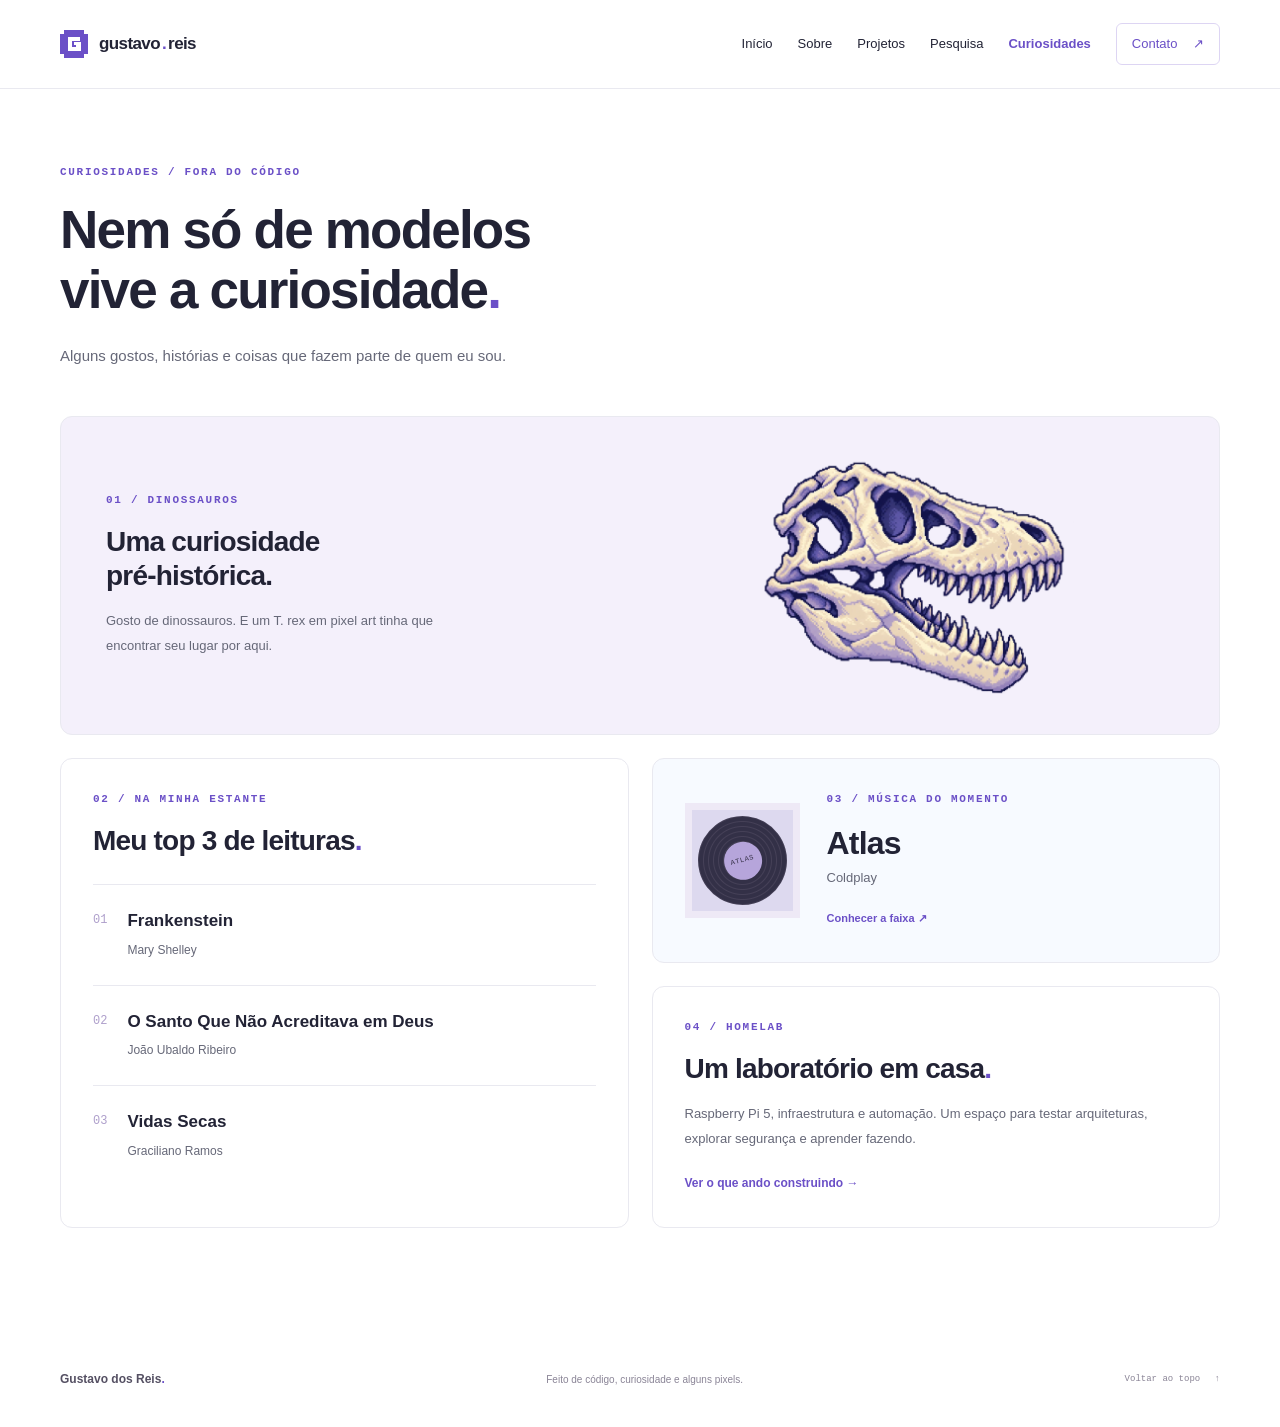
==== curiosidades.html @ e1d74f13 "v1 site portfolio" ====
<!doctype html>
<html lang="pt-BR">
<head>
  <meta charset="utf-8">
  <meta name="viewport" content="width=device-width, initial-scale=1">
  <meta name="theme-color" content="#ffffff">
  <meta name="description" content="Gustavo dos Reis — engenharia de IA, ciência de dados e pesquisa. Projetos em LLMs, RAG, agentes de IA, machine learning e áudio.">
  <meta property="og:type" content="website">
  <meta property="og:title" content="Curiosidades · Gustavo dos Reis">
  <meta property="og:description" content="Um laboratório de ideias, código e inteligência artificial aplicada a problemas reais.">
  <title>Curiosidades · Gustavo dos Reis</title>
  <link rel="icon" href="./assets/favicon.svg" type="image/svg+xml">
  <link rel="stylesheet" href="./styles.css">
  <script src="./content.js" defer></script>
  <script src="./script.js" defer></script>
</head>
<body id="top" class="page-curiosidades"><a class="skip-link" href="#conteudo">Pular para o conteúdo</a><header class="site-header">
    <div class="container header-inner">
      <a class="wordmark" href="./index.html" aria-label="Gustavo dos Reis, início"><svg class="brand-mark" width="28" height="28" viewBox="0 0 28 28" aria-hidden="true"><path fill="currentColor" d="M4 0h20v4h4v20h-4v4H4v-4H0V4h4z"/><path fill="white" d="M8 7h12v4h-8v6h4v-2h-2v-3h7v9H8z"/></svg><span>gustavo<span class="wordmark-dot">.</span>reis</span></a>
      <button class="menu-toggle" type="button" aria-expanded="false" aria-controls="main-nav"><span>Menu</span><svg width="18" height="18" viewBox="0 0 18 18" fill="none" aria-hidden="true"><path d="M2 5h14M2 9h14M2 13h14" stroke="currentColor" stroke-width="1.5"/></svg></button>
      <nav id="main-nav" aria-label="Navegação principal"><a href="./index.html">Início</a><a href="./sobre.html">Sobre</a><a href="./projetos.html">Projetos</a><a href="./pesquisa.html">Pesquisa</a><a href="./curiosidades.html" aria-current="page">Curiosidades</a><a class="nav-contact" href="./contato.html">Contato <span aria-hidden="true">↗</span></a></nav>
    </div>
  </header><main id="conteudo"><section class="section container curiosities-page" aria-labelledby="curiosities-title"><div class="page-heading"><p class="eyebrow">CURIOSIDADES / FORA DO CÓDIGO</p><h1 id="curiosities-title">Nem só de modelos<br>vive a curiosidade<span class="accent">.</span></h1><p>Alguns gostos, histórias e coisas que fazem parte de quem eu sou.</p></div><div class="personal-grid"><article class="dino-card"><div><p class="eyebrow">01 / DINOSSAUROS</p><h2>Uma curiosidade<br>pré-histórica.</h2><p>Gosto de dinossauros. E um T. rex em pixel art tinha que encontrar seu lugar por aqui.</p></div><img src="./assets/trex-skull.webp" alt="Caveira de um T. rex de perfil em pixel art, com ossos claros e contornos roxos." width="1536" height="1024" loading="lazy"></article><article class="reading-card"><p class="eyebrow">02 / NA MINHA ESTANTE</p><h2>Meu top 3 de leituras<span class="accent">.</span></h2><ol class="book-list"><li><span class="book-rank">01</span><div><h3>Frankenstein</h3><p>Mary Shelley</p></div></li><li><span class="book-rank">02</span><div><h3>O Santo Que Não Acreditava em Deus</h3><p>João Ubaldo Ribeiro</p></div></li><li><span class="book-rank">03</span><div><h3>Vidas Secas</h3><p>Graciliano Ramos</p></div></li></ol></article><article class="music-card"><div class="record-art" aria-hidden="true"><div class="record-disc"><span>ATLAS</span></div></div><div><p class="eyebrow">03 / MÚSICA DO MOMENTO</p><h2>Atlas</h2><p class="music-artist">Coldplay</p><a class="inline-link" href="https://www.youtube.com/watch?v=Lh3TokLzzmw" target="_blank" rel="noopener noreferrer">Conhecer a faixa ↗<span class="sr-only"> (abre em nova aba)</span></a></div></article><article class="homelab-card"><p class="eyebrow">04 / HOMELAB</p><h2>Um laboratório em casa<span class="accent">.</span></h2><p>Raspberry Pi 5, infraestrutura e automação. Um espaço para testar arquiteturas, explorar segurança e aprender fazendo.</p><a class="inline-link" href="./projetos.html">Ver o que ando construindo →</a></article></div></section></main><footer class="container footer"><a class="footer-name" href="./index.html">Gustavo dos Reis<span class="accent">.</span></a><p>Feito de código, curiosidade e alguns pixels.</p><a href="#top">Voltar ao topo <span aria-hidden="true">↑</span></a></footer></body></html>
---- styles.css ----
/* White canvas, blue/violet accents, pixel details. No remote dependencies. */
:root{--ink:#222335;--muted:#666878;--purple:#6b50c7;--purple-dark:#5539ae;--blue:#4e73bd;--line:#e9e9f0;--soft:#faf9fd;--mono:ui-monospace,SFMono-Regular,Consolas,"Liberation Mono",monospace;--sans:Inter,"Segoe UI",Arial,sans-serif;--radius:12px}
*{box-sizing:border-box}html{scroll-behavior:smooth;scroll-padding-top:100px}body{margin:0;background:#fff;color:var(--ink);font-family:var(--sans);font-size:16px;line-height:1.7;-webkit-font-smoothing:antialiased}a{color:inherit;text-decoration:none}button{font:inherit;color:inherit;cursor:pointer}button,a{-webkit-tap-highlight-color:transparent}button{background:none}img,svg{display:block;max-width:100%}h1,h2,h3,p,figure{margin:0}h1,h2,h3{line-height:1.15}button:focus-visible,a:focus-visible{outline:3px solid #a895eb;outline-offset:5px;border-radius:3px}::selection{background:#e7defc;color:#34295b}[hidden]{display:none!important}.container{width:min(1160px,calc(100% - 80px));margin-inline:auto}.section{padding-block:104px}.accent{color:var(--purple)}.eyebrow{font-family:var(--mono);font-size:11px;font-weight:600;letter-spacing:1.7px;line-height:1.6;color:var(--purple)}.section-intro h2,.section-heading h2,.stack h2{font-size:clamp(27px,3.1vw,39px);font-weight:650;letter-spacing:-1.3px;margin-top:18px}.section-lead{margin-top:22px;color:var(--muted);max-width:290px;font-size:15px}.sr-only{position:absolute;width:1px;height:1px;padding:0;margin:-1px;overflow:hidden;clip:rect(0,0,0,0);white-space:nowrap;border:0}.skip-link{position:fixed;top:-100px;left:16px;background:var(--purple);color:white;padding:12px;z-index:100}.skip-link:focus{top:12px}
.site-header{background:#ffffffed;border-bottom:1px solid var(--line);position:sticky;top:0;z-index:20;backdrop-filter:blur(14px)}.header-inner{height:88px;display:flex;justify-content:space-between;align-items:center}.wordmark{display:inline-flex;gap:11px;align-items:center;font-size:17px;letter-spacing:-.6px;font-weight:650}.brand-mark{color:var(--purple)}.wordmark-dot{color:var(--purple);padding:0 2px}#main-nav{display:flex;gap:34px;align-items:center;font-size:13px}#main-nav a{transition:color .2s}#main-nav a:hover{color:var(--purple)}#main-nav .nav-contact{border:1px solid #ddd5f3;border-radius:6px;padding:9px 15px;color:var(--purple)}.nav-contact span{margin-left:12px}.menu-toggle{display:none}
.hero{display:grid;grid-template-columns:1.05fr 1fr;align-items:center;gap:22px;padding-top:83px;padding-bottom:86px;min-height:650px}.hero .eyebrow{font-size:10px;letter-spacing:1.3px;display:flex;gap:9px;align-items:center}.pixel-plus{font-size:19px;line-height:1}.hero h1{font-size:clamp(60px,6.4vw,85px);font-weight:700;letter-spacing:-5px;line-height:1.04;margin-top:27px}.hero h1>span{color:var(--purple)}.name-dot{color:#8c9fce}.hero-role{font-family:var(--mono);font-size:11px;line-height:1.9;margin-top:24px;color:#45475d}.hero-role>span{padding-inline:5px;color:#aaa2c0}.hero-intro{max-width:450px;margin-top:21px;color:var(--muted);font-size:15px;line-height:1.85}.hero-intro strong{font-weight:550;color:#39394d}.hero-actions{display:flex;align-items:center;flex-wrap:wrap;gap:13px;margin-top:29px}.button{display:inline-flex;align-items:center;justify-content:center;gap:17px;font-size:12px;font-weight:600;min-height:45px;padding:11px 19px;border:1px solid transparent;border-radius:6px;transition:background .2s,transform .2s}.button:hover{transform:translateY(-2px)}.button-primary{background:var(--purple);color:#fff;box-shadow:0 4px 9px #6549bb15}.button-primary:hover{background:var(--purple-dark)}.button-text{padding-inline:13px}.button-text:hover{color:var(--purple);background:var(--soft)}.button-secondary{border-color:#dcd4ee;color:var(--purple)}.hero-footnote{font-family:var(--mono);font-size:10px;letter-spacing:.1px;color:#77768b;display:flex;align-items:center;gap:8px;margin-top:30px}.small-pixel{display:inline-block;width:6px;height:6px;background:#9c86d9;box-shadow:3px -3px #e0d7f4}
.lab-figure{min-width:0;align-self:center;position:relative;margin-top:30px}.lab-topline{display:flex;justify-content:space-between;font-family:var(--mono);font-size:9px;letter-spacing:1px;color:#7b7593;padding:0 18px}.lab-topline>span:last-child{display:flex;align-items:center;gap:6px;letter-spacing:.2px}.status-dot{width:5px;height:5px;display:inline-block;background:#8e80b2}.lab-image-wrap{position:relative;padding:15px 0 9px;background-image:radial-gradient(#c9bce550 .8px,transparent .8px);background-size:17px 17px}.lab-image{width:100%;height:auto;mix-blend-mode:multiply;image-rendering:auto}.lab-label{position:absolute;font-family:var(--mono);font-size:9px;color:#8a7fa4;white-space:nowrap;background:#fff;padding:3px 7px}.label-code{top:31px;left:16px;transform:rotate(-4deg)}.label-pi{bottom:21px;right:0;transform:rotate(-3deg)}.lab-figure figcaption{border-top:1px solid var(--line);padding:14px 0;display:flex;align-items:center;gap:9px;font-size:10px;color:#8a8597}.figure-number{font-family:var(--mono);color:var(--purple);flex-shrink:0}.lab-info{margin-left:auto;border:1px solid #ddd4ed;width:25px;height:25px;line-height:1;font-size:16px;flex-shrink:0;color:var(--purple)}.lab-note{padding:14px;background:var(--soft);border-radius:5px;font-size:12px;color:var(--muted)}
.specialties-band{border-block:1px solid var(--line)}.specialties{display:flex;justify-content:space-between;align-items:center;gap:22px;padding-block:21px;color:#78748a;font-family:var(--mono);font-size:11px;letter-spacing:.2px}.specialties b{font-size:14px;color:#b9aed5;font-weight:400}.about{display:grid;grid-template-columns:.85fr 1fr;gap:110px}.about-copy{font-size:15px;color:var(--muted);padding-top:4px}.about-copy p+p{margin-top:18px}.about-copy strong{color:#39394d;font-weight:550}.about-tags{display:flex;flex-wrap:wrap;gap:8px;margin-top:23px}.about-tags span{font-family:var(--mono);font-size:10px;border:1px solid var(--line);border-radius:4px;padding:4px 9px;color:#777087}
.projects-section{background:var(--soft);border-block:1px solid #efedf5}.section-heading{display:flex;justify-content:space-between;gap:35px;align-items:flex-end}.section-heading>p{font-size:13px;color:var(--muted);line-height:1.8}.project-toolbar{display:flex;justify-content:space-between;gap:16px;align-items:center;margin-top:35px;margin-bottom:27px}.filters{display:flex;flex-wrap:wrap;gap:7px}.filter{border:1px solid transparent;border-radius:5px;padding:7px 13px;font-size:11px;min-height:35px;color:#7d758e}.filter:hover{background:#f0ebf9}.filter.is-active{background:#fff;border-color:#e4deee;color:var(--purple);box-shadow:0 2px 4px #51436f04}.project-count{font-family:var(--mono);font-size:10px;color:#8b8597;white-space:nowrap}.project-grid{display:grid;grid-template-columns:repeat(3,minmax(0,1fr));gap:22px}.project-card{border:1px solid #e9e5f0;border-radius:var(--radius);overflow:hidden;background:#fff;display:flex;flex-direction:column;transition:transform .2s,box-shadow .2s}.project-card:hover{transform:translateY(-4px);box-shadow:0 10px 24px #38255a0a}.project-art{height:184px;position:relative;display:flex;justify-content:center;align-items:center}.project-art svg{width:220px;height:145px;shape-rendering:crispEdges}.lavender{background:#eee9f7}.blue{background:#e9effa}.peach{background:#f5edf0}.art-corner{position:absolute;bottom:13px;left:20px;font-family:var(--mono);font-size:8px;letter-spacing:1px;color:#6e628c}.project-body{padding:25px 23px 20px;flex:1;display:flex;flex-direction:column}.project-category{font-family:var(--mono);font-size:9px;letter-spacing:1.1px;color:var(--purple)}.project-body h3{font-size:19px;letter-spacing:-.5px;margin-top:11px}.project-description{margin-top:13px;font-size:12px;line-height:1.9;color:var(--muted)}.project-tags{display:flex;flex-wrap:wrap;gap:7px;list-style:none;padding:0;margin:20px 0}.project-tags li{font-family:var(--mono);font-size:8px;color:#7d738c;padding:3px 6px;background:#f6f4fa;border-radius:3px}.project-link{display:flex;justify-content:space-between;width:100%;text-align:left;margin-top:auto;padding:15px 0 0;border:0;border-top:1px solid var(--line);font-size:11px;color:var(--purple);font-weight:600}.project-link:hover{color:var(--purple-dark)}
.research{display:grid;grid-template-columns:.85fr 1.1fr;gap:90px}.inline-link{display:inline-flex;gap:25px;align-items:center;font-size:12px;font-weight:600;color:var(--purple)}.research .inline-link{margin-top:26px}.research-list article{display:flex;gap:18px;position:relative;padding-block:25px;border-bottom:1px solid var(--line)}.research-list article:first-child{padding-top:0}.research-list article:last-child{border:0;padding-bottom:0}.research-index{font-family:var(--mono);font-size:10px;color:#a197b6;padding-top:3px}.research-category{font-family:var(--mono);font-size:9px;letter-spacing:1px;color:#9183ab;padding-right:40px}.research-list h3{font-size:17px;letter-spacing:-.4px;margin-top:10px}.research-list article div>p:last-child{font-size:12px;color:var(--muted);line-height:1.9;margin-top:10px}.research-institute{position:absolute;top:25px;right:0;font-family:var(--mono);font-size:8px;color:#79609d;border:1px solid #e2dbef;padding:1px 5px;border-radius:3px}.research-list article:first-child .research-institute{top:0}.publications{grid-column:1/-1;border-top:1px solid var(--line);padding-top:30px}.publications h3{font-size:22px}.publications ul{padding:0;list-style:none}.publications li{padding-block:15px}.publication-venue{display:block;font-size:12px;color:var(--muted)}
.curiosity-section{background:#f9faff;border-block:1px solid #eef0f8}.interest-grid{display:grid;grid-template-columns:repeat(3,minmax(0,1fr));gap:55px;margin-top:48px}.interest-grid article{position:relative;padding-top:8px}.pixel-icon{font-family:var(--mono);font-size:36px;line-height:1;color:#9784c5;display:block}.interest-number{position:absolute;top:11px;right:0;font-family:var(--mono);font-size:10px;color:#aaa0be}.interest-grid h3{font-size:17px;letter-spacing:-.5px;margin-top:23px}.interest-grid article>p:last-child{font-size:13px;color:var(--muted);line-height:1.9;margin-top:13px}.stack{padding-block:70px;display:grid;grid-template-columns:1fr 1fr;align-items:center;gap:90px}.stack h2{font-size:25px;line-height:1.4;max-width:320px;margin-top:12px}.stack-list{display:flex;flex-wrap:wrap;gap:10px;list-style:none;padding:0;margin:0}.stack-list li{padding:8px 13px;border:1px solid var(--line);border-radius:5px;font-family:var(--mono);font-size:11px;color:#656174}
.contact-section{background:#f0ecfa;border-top:1px solid #e8e1f5}.contact-inner{display:grid;grid-template-columns:1.2fr 1fr;gap:90px;padding-block:76px}.contact-inner h2{font-size:42px;font-weight:600;letter-spacing:-1.8px;margin-top:17px}.contact-inner h2 span{color:var(--purple)}.contact-inner>div>p:last-child{font-size:13px;line-height:1.9;color:#7a718d;margin-top:20px}.contact-links{align-self:center;min-width:0}.email-link{display:block;padding-bottom:22px;border-bottom:1px solid #dcd3ee}.contact-label{display:block;font-family:var(--mono);font-size:9px;letter-spacing:1px;color:#9887b2;margin-bottom:10px}.email-link>span:last-child{display:flex;justify-content:space-between;align-items:center;gap:15px;font-size:17px;font-weight:550;letter-spacing:-.5px;overflow-wrap:anywhere}.email-link b{font-weight:400;color:var(--purple)}.social-link{display:flex;justify-content:space-between;align-items:center;font-size:12px;color:#695b84;padding-block:12px;border-bottom:1px solid #dcd3ee}.social-link:hover,.email-link:hover{color:var(--purple)}.footer{display:flex;justify-content:space-between;align-items:center;gap:24px;min-height:95px;font-size:10px;color:#8a8496}.footer-name{font-size:12px;font-weight:600;color:#555063}.footer>a:last-child{font-family:var(--mono);font-size:9px}.footer>a:last-child span{margin-left:9px}
dialog{color:var(--ink);font-family:var(--sans);line-height:1.7;width:min(600px,calc(100% - 32px));max-height:85dvh;border:1px solid #e3dcef;border-radius:14px;padding:32px;box-shadow:0 25px 100px #201a3930;overflow:auto}dialog::backdrop{background:#25203866;backdrop-filter:blur(4px)}body:has(dialog[open]){overflow:hidden}.dialog-top{display:flex;justify-content:space-between;align-items:center;margin-bottom:23px;gap:15px}.dialog-top .eyebrow{font-size:9px}.dialog-close{border:1px solid var(--line);border-radius:5px;width:36px;height:36px;line-height:1;font-size:23px;color:#7f7095;flex-shrink:0}dialog h2{font-size:29px;margin-top:12px;letter-spacing:-1px}#dialog-description{font-size:14px;color:var(--muted);margin-top:15px}#dialog-body section{padding-top:23px}#dialog-body h3{font-size:14px}#dialog-body p{font-size:13px;color:var(--muted);margin-top:8px}.dialog-links{display:flex;gap:12px;flex-wrap:wrap;padding-top:10px}.toast{position:fixed;bottom:25px;left:50%;transform:translateX(-50%);background:var(--ink);color:white;padding:12px 20px;border-radius:6px;font-size:12px;z-index:50}
@media(min-width:1440px){.hero{padding-block:95px}.hero h1{font-size:88px}}
@media(max-width:1050px){.container{width:calc(100% - 64px)}.hero{gap:16px;padding-top:65px;min-height:610px}.hero h1{font-size:68px}.hero-role{font-size:10px}.hero .eyebrow{font-size:9px;letter-spacing:.8px}.hero-actions{gap:5px}.button{padding-inline:14px}.about,.research{gap:55px}.section{padding-block:80px}.project-grid{gap:15px}.project-body{padding-inline:18px}.project-art{height:160px}.interest-grid{gap:30px}.contact-inner,.stack{gap:40px}.email-link>span:last-child{font-size:15px}.section-heading>p{font-size:11px}.specialties{gap:12px;font-size:10px}}
@media(max-width:760px){html{scroll-padding-top:85px}.container{width:calc(100% - 40px)}.header-inner{height:72px}.wordmark{font-size:15px}.brand-mark{width:24px;height:24px}.menu-toggle{display:flex;gap:9px;align-items:center;border:1px solid var(--line);border-radius:5px;font-size:11px;min-height:38px;padding:7px 10px}#main-nav{display:none;position:absolute;top:72px;left:0;right:0;flex-direction:column;align-items:stretch;gap:0;padding:12px 20px 20px;background:white;border-bottom:1px solid var(--line);box-shadow:0 10px 18px #31204409}#main-nav.is-open{display:flex}#main-nav>a{padding:13px 6px}#main-nav .nav-contact{margin-top:8px;padding-inline:12px}.hero{grid-template-columns:1fr;gap:35px;padding-top:52px;padding-bottom:39px;min-height:0}.hero-copy{max-width:570px}.hero h1{font-size:72px;letter-spacing:-4px;margin-top:23px}.hero .eyebrow{font-size:9px;letter-spacing:1px}.hero-role{font-size:10px}.hero-intro{font-size:14px;max-width:490px}.hero-actions{gap:10px}.hero-footnote{font-size:9px;margin-top:25px}.lab-figure{width:100%;max-width:470px;justify-self:center;margin-top:0}.lab-topline{font-size:8px}.lab-figure figcaption{font-size:9px}.lab-label{font-size:8px}.specialties{flex-wrap:wrap;justify-content:center;gap:10px 18px;padding-block:17px;font-size:9px}.specialties b:nth-of-type(3){display:none}.section{padding-block:64px}.section-intro h2,.section-heading h2{font-size:31px;letter-spacing:-1px}.about,.research{grid-template-columns:1fr;gap:30px}.section-lead{max-width:none;font-size:14px;margin-top:15px}.about-copy{font-size:14px}.section-heading{display:block}.section-heading>p{margin-top:20px;font-size:13px}.desktop-break{display:none}.project-toolbar{margin-top:24px;align-items:flex-start}.filters{gap:4px}.filter{font-size:10px;padding:6px 9px}.project-count{font-size:9px;padding-top:10px}.project-grid{grid-template-columns:1fr;gap:22px}.project-card{display:grid;grid-template-columns:32% 1fr}.project-art{height:100%;min-height:230px}.project-art svg{width:100%;height:auto}.art-corner{left:10px;bottom:12px;font-size:7px}.project-body{padding:23px}.project-body h3{font-size:20px}.project-tags li{font-size:8px}.research-list{padding-top:12px}.research .inline-link{margin-top:19px}.interest-grid{grid-template-columns:1fr;gap:27px;margin-top:30px}.interest-grid article{padding-left:59px;min-height:120px}.pixel-icon{position:absolute;left:0;top:10px;font-size:30px}.interest-number{top:4px;font-size:9px}.interest-grid h3{margin-top:8px;font-size:17px;padding-right:45px}.interest-grid article>p:last-child{font-size:13px;margin-top:9px}.stack{grid-template-columns:1fr;gap:25px}.stack h2{font-size:26px;max-width:100%;margin-top:14px}.stack-list{gap:8px}.stack-list li{font-size:10px;padding:6px 10px}.contact-inner{grid-template-columns:1fr;gap:35px;padding-block:58px}.contact-inner h2{font-size:38px}.email-link>span:last-child{font-size:17px}.footer{padding-block:25px;flex-wrap:wrap;gap:10px 25px}.footer p{order:3;flex-basis:100%;font-size:9px}.footer>a:last-child{margin-left:auto}.publications{grid-column:auto}}
@media(max-width:420px){.container{width:calc(100% - 36px)}.hero h1{font-size:64px}.hero-role{font-size:9px}.hero-role>span{padding-inline:2px}.hero .eyebrow{font-size:8px;letter-spacing:.65px}.button{font-size:11px;padding-inline:12px}.hero-actions{gap:3px}.hero-footnote{font-size:8px}.section-heading h2,.section-intro h2{font-size:28px}.project-card{display:flex}.project-art{height:165px;min-height:0}.project-art svg{height:140px;width:220px}.art-corner{left:20px;font-size:8px}.project-toolbar{flex-direction:column;gap:7px;margin-bottom:20px}.project-count{padding-top:0;margin-left:9px}.contact-inner h2{font-size:33px}.email-link>span:last-child{font-size:15px}.lab-figure figcaption{font-size:8px;gap:6px}dialog{padding:23px}dialog h2{font-size:26px}}
@media(prefers-reduced-motion:reduce){html{scroll-behavior:auto}*,*::before,*::after{transition:none!important;animation:none!important}}

/* V2: páginas independentes, repositórios reais e curiosidades pessoais. */
body{min-height:100dvh;display:flex;flex-direction:column}main{flex:1}#main-nav{gap:25px}#main-nav a[aria-current="page"]{color:var(--purple);font-weight:650}main>.section{padding-top:75px}.page-index .hero{padding-top:65px;padding-bottom:48px;min-height:590px}.home-shortcuts{display:grid;grid-template-columns:repeat(3,minmax(0,1fr));gap:30px;border-top:1px solid var(--line);padding-block:26px 35px}.home-shortcuts a{font-size:12px;color:#62576f}.home-shortcuts a>span{display:block;font-family:var(--mono);color:#8d7aa7;font-size:9px;letter-spacing:1px;margin-bottom:6px}.home-shortcuts a:hover{color:var(--purple)}.about .section-intro h1,.section-heading h1,.page-heading h1{font-size:clamp(33px,4.2vw,53px);line-height:1.14;letter-spacing:-1.8px;font-weight:650;margin-top:18px}.page-heading{max-width:760px;margin-bottom:45px}.page-heading>p:not(.eyebrow){font-size:15px;line-height:1.9;color:var(--muted);margin-top:22px;max-width:630px}.page-heading>.inline-link{margin-top:20px}.page-sobre .about{padding-bottom:55px}.page-sobre .stack{border-top:1px solid var(--line)}.page-projetos main{background:var(--soft)}.page-projetos .projects-section{border:0}.page-projetos .section-heading{display:block}.page-projetos .section-heading>p{margin-top:20px;font-size:14px}.project-grid{grid-template-columns:repeat(2,minmax(0,1fr))}.project-body .project-title{font-size:21px;font-weight:650;letter-spacing:-.5px;line-height:1.25;margin-top:11px}.project-description{font-size:14px}.project-tags li{font-size:10px}.project-direct-links{display:flex;flex-wrap:wrap;gap:13px 25px;padding-top:17px;margin-top:auto;border-top:1px solid var(--line)}.project-direct-links .inline-link{font-size:12px}.project-art{height:180px}.more-repos{margin-top:38px;border-block:1px solid var(--line);padding-block:18px}.more-repos summary{cursor:pointer;font-size:14px;font-weight:550;color:var(--purple)}#other-repos{list-style:none;padding:10px 0 0;margin:0}#other-repos li{display:flex;justify-content:space-between;align-items:center;gap:20px;padding-block:12px;border-bottom:1px solid var(--line)}#other-repos li:last-child{border:0}#other-repos .inline-link{font-size:12px;overflow-wrap:anywhere}.repo-language{font-family:var(--mono);font-size:9px;color:var(--muted);text-align:right;flex-shrink:0}.github-all{margin-top:25px}.paper-list{display:grid;grid-template-columns:repeat(2,minmax(0,1fr));gap:23px}.paper-card{border:1px solid var(--line);border-radius:12px;padding:28px;display:flex;flex-direction:column}.paper-top{display:flex;align-items:center;justify-content:space-between;gap:12px;margin-bottom:20px}.paper-venue{font-family:var(--mono);font-size:11px;color:var(--purple)}.paper-role{font-size:9px;padding:3px 7px;background:#f3effa;border-radius:3px;color:#74618f}.paper-card h2{font-size:20px;line-height:1.5;letter-spacing:-.5px}.paper-title-link:hover{color:var(--purple)}.paper-summary{font-size:13px;color:var(--muted);line-height:1.9;margin-top:16px}.paper-authors{margin-block:18px}.paper-authors summary{cursor:pointer;font-family:var(--mono);font-size:10px;color:#74618f}.paper-authors p{font-size:11px;line-height:1.8;color:var(--muted);margin-top:10px}.paper-links{display:flex;gap:22px;flex-wrap:wrap;margin-top:auto;padding-top:12px}.paper-doi{font-family:var(--mono);font-size:9px;color:#7a708b;overflow-wrap:anywhere;margin-top:18px}.research-note{display:flex;align-items:center;gap:10px;color:var(--muted);font-size:11px;margin-top:30px}.personal-grid{display:grid;grid-template-columns:repeat(2,minmax(0,1fr));gap:23px}.personal-grid>article{border:1px solid var(--line);border-radius:12px;padding:32px;overflow:hidden}.personal-grid h2{font-size:28px;line-height:1.2;letter-spacing:-.8px;margin-top:15px}.personal-grid p:not(.eyebrow){font-size:13px;line-height:1.9;color:var(--muted);margin-top:17px}.personal-grid .dino-card{grid-column:1/-1;background:#f4f0fb;display:grid;grid-template-columns:1fr 1fr;gap:25px;align-items:center;padding:32px 45px}.dino-card>div>p:last-child{max-width:350px}.dino-card img{width:100%;max-width:380px;height:auto;max-height:285px;object-fit:contain;justify-self:center}.reading-card{grid-row:span 2}.book-list{list-style:none;padding:0;margin:27px 0 0}.book-list li{display:flex;gap:20px;border-top:1px solid var(--line);padding-block:23px}.book-rank{font-family:var(--mono);color:#ae9fcb;font-size:12px;padding-top:2px}.book-list h3{font-size:17px;font-weight:550;line-height:1.5}.book-list li p{font-size:12px!important;margin-top:5px!important}.music-card{display:flex;gap:27px;align-items:center;background:#f7faff}.music-card h2{font-size:32px}.music-artist{margin-top:4px!important}.music-card .inline-link{font-size:11px;margin-top:18px}.record-art{width:115px;height:115px;background:#ddd9ef;border:7px solid #eee9f6;display:grid;place-items:center;flex-shrink:0}.record-disc{width:89px;height:89px;border-radius:50%;background:repeating-radial-gradient(circle,#333047 0,#333047 3px,#454057 4px,#333047 5px);display:grid;place-items:center;transform:rotate(-15deg)}.record-disc>span{display:grid;place-items:center;background:#b6a5db;width:38px;height:38px;border-radius:50%;font-family:var(--mono);font-size:7px;letter-spacing:.6px;color:#353046}.homelab-card .inline-link{margin-top:21px}.page-contato main{display:flex;background:#f0ecfa}.page-contato .contact-section{width:100%;display:flex;align-items:center;border:0}.page-contato .contact-inner{width:min(1160px,calc(100% - 80px));min-height:calc(100dvh - 185px)}.contact-inner h1{font-size:clamp(37px,4.1vw,55px);font-weight:600;line-height:1.15;letter-spacing:-1.8px;margin-top:17px}.contact-inner h1 span{color:var(--purple)}
@media(max-width:1050px){#main-nav{gap:18px;font-size:12px}.page-index .hero{min-height:550px}.paper-card{padding:23px}.paper-card h2{font-size:18px}.personal-grid>article{padding:25px}.music-card{gap:17px}.record-art{width:90px;height:90px}.record-disc{width:70px;height:70px}.personal-grid h2{font-size:25px}.page-contato .contact-inner{width:calc(100% - 64px)}}
@media(max-width:760px){#main-nav{gap:0}.page-index .hero{min-height:0;padding-top:45px}.home-shortcuts{grid-template-columns:1fr;gap:16px;padding-block:24px}.home-shortcuts a{padding-bottom:13px;border-bottom:1px solid var(--line)}.home-shortcuts a:last-child{border:0}.about .section-intro h1,.section-heading h1,.page-heading h1{font-size:36px;letter-spacing:-1.1px}.page-heading{margin-bottom:32px}.page-heading>p:not(.eyebrow){font-size:14px}.project-grid{grid-template-columns:1fr}.paper-list,.personal-grid{grid-template-columns:1fr}.personal-grid .dino-card{grid-column:auto;grid-template-columns:1fr 1fr;padding:25px;gap:10px}.dino-card img{max-height:230px}.personal-grid .dino-card h2{font-size:25px}.reading-card{grid-row:auto}.paper-card{padding:25px}.paper-card h2{font-size:20px}.personal-grid>article{padding:26px}.reading-card .book-list{margin-top:19px}.book-list li{padding-block:18px}.music-card{gap:26px}.record-art{width:100px;height:100px}.record-disc{width:78px;height:78px}.page-contato .contact-inner{width:calc(100% - 40px);min-height:0}.page-contato main{min-height:65dvh}main>.section{padding-top:52px}}
@media(max-width:420px){.personal-grid .dino-card{grid-template-columns:1fr}.dino-card img{max-width:240px}.personal-grid .dino-card>div>p:last-child{margin-top:12px}.repo-language{font-size:8px;max-width:85px}.project-body .project-title{font-size:20px}.paper-card h2{font-size:18px}.paper-top{gap:8px}.paper-venue{font-size:10px}.paper-role{font-size:8px}.music-card{gap:19px}.record-art{width:83px;height:83px}.record-disc{width:64px;height:64px}.page-contato .contact-inner{width:calc(100% - 36px)}.contact-inner h1{font-size:36px}}
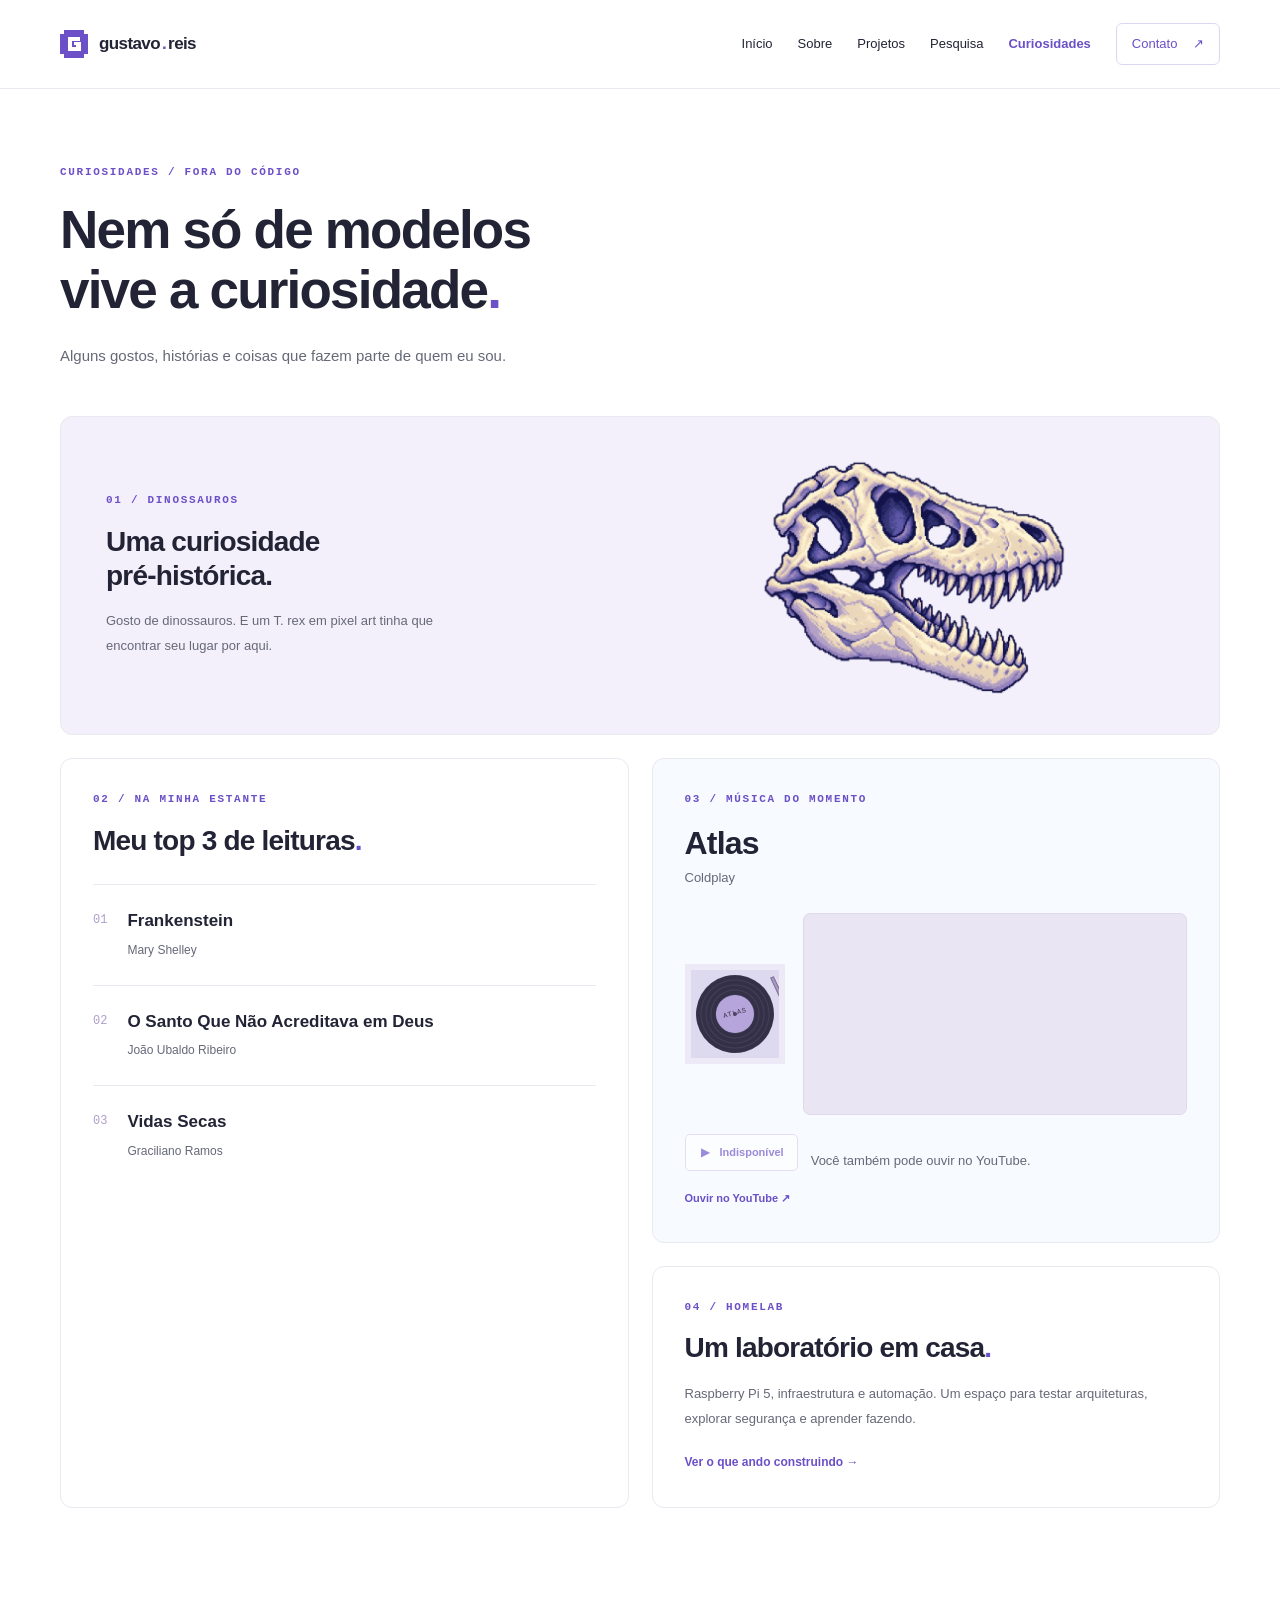
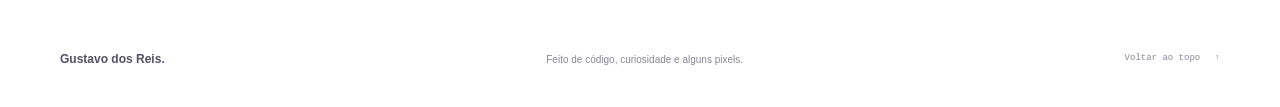
==== commit c895eefc: "player youtube embedd" ====
--- a/curiosidades.html
+++ b/curiosidades.html
@@ -20,4 +20,10 @@
       <button class="menu-toggle" type="button" aria-expanded="false" aria-controls="main-nav"><span>Menu</span><svg width="18" height="18" viewBox="0 0 18 18" fill="none" aria-hidden="true"><path d="M2 5h14M2 9h14M2 13h14" stroke="currentColor" stroke-width="1.5"/></svg></button>
       <nav id="main-nav" aria-label="Navegação principal"><a href="./index.html">Início</a><a href="./sobre.html">Sobre</a><a href="./projetos.html">Projetos</a><a href="./pesquisa.html">Pesquisa</a><a href="./curiosidades.html" aria-current="page">Curiosidades</a><a class="nav-contact" href="./contato.html">Contato <span aria-hidden="true">↗</span></a></nav>
     </div>
-  </header><main id="conteudo"><section class="section container curiosities-page" aria-labelledby="curiosities-title"><div class="page-heading"><p class="eyebrow">CURIOSIDADES / FORA DO CÓDIGO</p><h1 id="curiosities-title">Nem só de modelos<br>vive a curiosidade<span class="accent">.</span></h1><p>Alguns gostos, histórias e coisas que fazem parte de quem eu sou.</p></div><div class="personal-grid"><article class="dino-card"><div><p class="eyebrow">01 / DINOSSAUROS</p><h2>Uma curiosidade<br>pré-histórica.</h2><p>Gosto de dinossauros. E um T. rex em pixel art tinha que encontrar seu lugar por aqui.</p></div><img src="./assets/trex-skull.webp" alt="Caveira de um T. rex de perfil em pixel art, com ossos claros e contornos roxos." width="1536" height="1024" loading="lazy"></article><article class="reading-card"><p class="eyebrow">02 / NA MINHA ESTANTE</p><h2>Meu top 3 de leituras<span class="accent">.</span></h2><ol class="book-list"><li><span class="book-rank">01</span><div><h3>Frankenstein</h3><p>Mary Shelley</p></div></li><li><span class="book-rank">02</span><div><h3>O Santo Que Não Acreditava em Deus</h3><p>João Ubaldo Ribeiro</p></div></li><li><span class="book-rank">03</span><div><h3>Vidas Secas</h3><p>Graciliano Ramos</p></div></li></ol></article><article class="music-card"><div class="record-art" aria-hidden="true"><div class="record-disc"><span>ATLAS</span></div></div><div><p class="eyebrow">03 / MÚSICA DO MOMENTO</p><h2>Atlas</h2><p class="music-artist">Coldplay</p><a class="inline-link" href="https://www.youtube.com/watch?v=Lh3TokLzzmw" target="_blank" rel="noopener noreferrer">Conhecer a faixa ↗<span class="sr-only"> (abre em nova aba)</span></a></div></article><article class="homelab-card"><p class="eyebrow">04 / HOMELAB</p><h2>Um laboratório em casa<span class="accent">.</span></h2><p>Raspberry Pi 5, infraestrutura e automação. Um espaço para testar arquiteturas, explorar segurança e aprender fazendo.</p><a class="inline-link" href="./projetos.html">Ver o que ando construindo →</a></article></div></section></main><footer class="container footer"><a class="footer-name" href="./index.html">Gustavo dos Reis<span class="accent">.</span></a><p>Feito de código, curiosidade e alguns pixels.</p><a href="#top">Voltar ao topo <span aria-hidden="true">↑</span></a></footer></body></html>
+  </header><main id="conteudo"><section class="section container curiosities-page" aria-labelledby="curiosities-title"><div class="page-heading"><p class="eyebrow">CURIOSIDADES / FORA DO CÓDIGO</p><h1 id="curiosities-title">Nem só de modelos<br>vive a curiosidade<span class="accent">.</span></h1><p>Alguns gostos, histórias e coisas que fazem parte de quem eu sou.</p></div><div class="personal-grid"><article class="dino-card"><div><p class="eyebrow">01 / DINOSSAUROS</p><h2>Uma curiosidade<br>pré-histórica.</h2><p>Gosto de dinossauros. E um T. rex em pixel art tinha que encontrar seu lugar por aqui.</p></div><img src="./assets/trex-skull.webp" alt="Caveira de um T. rex de perfil em pixel art, com ossos claros e contornos roxos." width="1536" height="1024" loading="lazy"></article><article class="reading-card"><p class="eyebrow">02 / NA MINHA ESTANTE</p><h2>Meu top 3 de leituras<span class="accent">.</span></h2><ol class="book-list"><li><span class="book-rank">01</span><div><h3>Frankenstein</h3><p>Mary Shelley</p></div></li><li><span class="book-rank">02</span><div><h3>O Santo Que Não Acreditava em Deus</h3><p>João Ubaldo Ribeiro</p></div></li><li><span class="book-rank">03</span><div><h3>Vidas Secas</h3><p>Graciliano Ramos</p></div></li></ol></article><article class="music-card" id="music-card">
+<div class="music-heading"><p class="eyebrow">03 / MÚSICA DO MOMENTO</p><h2>Atlas</h2><p class="music-artist">Coldplay</p></div>
+<div class="music-playback"><div class="record-art" aria-hidden="true"><div class="record-disc"><span>ATLAS</span></div><span class="record-arm"></span></div><div class="youtube-shell"><iframe id="atlas-player" width="320" height="200" src="https://www.youtube-nocookie.com/embed/Lh3TokLzzmw?enablejsapi=1&amp;autoplay=1&amp;playsinline=1&amp;rel=0" title="Atlas — Coldplay, player do YouTube" allow="autoplay; encrypted-media; picture-in-picture; fullscreen" referrerpolicy="strict-origin-when-cross-origin" allowfullscreen></iframe></div></div>
+<div class="music-controls"><button id="music-toggle" class="music-toggle" type="button" aria-pressed="false" aria-label="Tocar Atlas, de Coldplay" disabled><span id="music-toggle-icon" aria-hidden="true">▶</span><span id="music-toggle-label">Carregando</span></button><p id="music-status" class="music-status" role="status">Preparando a faixa…</p></div>
+<a class="inline-link music-external" href="https://www.youtube.com/watch?v=Lh3TokLzzmw" target="_blank" rel="noopener noreferrer">Ouvir no YouTube ↗<span class="sr-only"> (abre em nova aba)</span></a>
+<noscript><p>Use o play do vídeo para ouvir Atlas.</p></noscript>
+</article><article class="homelab-card"><p class="eyebrow">04 / HOMELAB</p><h2>Um laboratório em casa<span class="accent">.</span></h2><p>Raspberry Pi 5, infraestrutura e automação. Um espaço para testar arquiteturas, explorar segurança e aprender fazendo.</p><a class="inline-link" href="./projetos.html">Ver o que ando construindo →</a></article></div></section></main><footer class="container footer"><a class="footer-name" href="./index.html">Gustavo dos Reis<span class="accent">.</span></a><p>Feito de código, curiosidade e alguns pixels.</p><a href="#top">Voltar ao topo <span aria-hidden="true">↑</span></a></footer></body></html>
--- a/styles.css
+++ b/styles.css
@@ -21,3 +21,10 @@
 @media(max-width:1050px){#main-nav{gap:18px;font-size:12px}.page-index .hero{min-height:550px}.paper-card{padding:23px}.paper-card h2{font-size:18px}.personal-grid>article{padding:25px}.music-card{gap:17px}.record-art{width:90px;height:90px}.record-disc{width:70px;height:70px}.personal-grid h2{font-size:25px}.page-contato .contact-inner{width:calc(100% - 64px)}}
 @media(max-width:760px){#main-nav{gap:0}.page-index .hero{min-height:0;padding-top:45px}.home-shortcuts{grid-template-columns:1fr;gap:16px;padding-block:24px}.home-shortcuts a{padding-bottom:13px;border-bottom:1px solid var(--line)}.home-shortcuts a:last-child{border:0}.about .section-intro h1,.section-heading h1,.page-heading h1{font-size:36px;letter-spacing:-1.1px}.page-heading{margin-bottom:32px}.page-heading>p:not(.eyebrow){font-size:14px}.project-grid{grid-template-columns:1fr}.paper-list,.personal-grid{grid-template-columns:1fr}.personal-grid .dino-card{grid-column:auto;grid-template-columns:1fr 1fr;padding:25px;gap:10px}.dino-card img{max-height:230px}.personal-grid .dino-card h2{font-size:25px}.reading-card{grid-row:auto}.paper-card{padding:25px}.paper-card h2{font-size:20px}.personal-grid>article{padding:26px}.reading-card .book-list{margin-top:19px}.book-list li{padding-block:18px}.music-card{gap:26px}.record-art{width:100px;height:100px}.record-disc{width:78px;height:78px}.page-contato .contact-inner{width:calc(100% - 40px);min-height:0}.page-contato main{min-height:65dvh}main>.section{padding-top:52px}}
 @media(max-width:420px){.personal-grid .dino-card{grid-template-columns:1fr}.dino-card img{max-width:240px}.personal-grid .dino-card>div>p:last-child{margin-top:12px}.repo-language{font-size:8px;max-width:85px}.project-body .project-title{font-size:20px}.paper-card h2{font-size:18px}.paper-top{gap:8px}.paper-venue{font-size:10px}.paper-role{font-size:8px}.music-card{gap:19px}.record-art{width:83px;height:83px}.record-disc{width:64px;height:64px}.page-contato .contact-inner{width:calc(100% - 36px)}.contact-inner h1{font-size:36px}}
+
+/* Compact YouTube player and playback-synchronized vinyl. */
+.personal-grid .music-card{display:block;min-width:0}.music-heading{margin-bottom:22px}.music-playback{display:flex;gap:18px;align-items:center}.music-card .record-art{position:relative;width:100px;height:100px;border-width:6px;overflow:hidden}.music-card .record-disc{width:78px;height:78px;animation:vinyl-spin 3.2s linear infinite;animation-play-state:paused;flex-shrink:0}.music-card.is-playing .record-disc{animation-play-state:running}.record-arm{position:absolute;right:5px;top:7px;width:4px;height:42px;background:#a99bc5;transform-origin:top center;transform:rotate(-25deg);border:1px solid #837299;box-shadow:1px 1px 0 #ffffff80}.record-arm::after{content:"";position:absolute;bottom:-3px;left:-2px;width:7px;height:10px;background:#6b5c84}.record-disc>span::after{content:"";width:4px;height:4px;border-radius:50%;background:#4f4565;position:absolute;top:50%;left:50%;transform:translate(-50%,-50%)}.record-disc>span{position:relative}.youtube-shell{flex:1;min-width:200px;border:1px solid #dfd9ec;background:#eae5f3;border-radius:7px;overflow:hidden}.youtube-shell iframe{display:block;width:100%;height:200px;min-width:200px;border:0}.music-controls{display:flex;align-items:center;gap:13px;margin-top:17px}.music-toggle{display:inline-flex;align-items:center;gap:9px;justify-content:center;min-height:37px;min-width:94px;padding:6px 13px;border:1px solid #d9cfee;border-radius:5px;color:var(--purple);background:#fff;font-size:11px;font-weight:600;flex-shrink:0}.music-toggle:hover:not(:disabled){background:#f0eafa}.music-toggle:disabled{cursor:default;opacity:.65}.music-toggle>span:first-child{width:12px;font-size:11px}.personal-grid .music-status{margin:0;font-size:11px;line-height:1.6}.music-card .music-external{margin-top:15px;font-size:11px}@keyframes vinyl-spin{from{transform:rotate(-15deg)}to{transform:rotate(345deg)}}
+@media(min-width:761px) and (max-width:1000px){.music-playback{flex-direction:column;align-items:flex-start;gap:16px}.youtube-shell{width:100%}.music-card .record-art{width:90px;height:90px}.music-card .record-disc{width:70px;height:70px}}
+@media(max-width:450px){.music-playback{gap:12px}.music-card .record-art{width:60px;height:60px;border-width:4px}.music-card .record-disc{width:48px;height:48px}.record-disc>span{width:28px;height:28px;font-size:6px}.record-arm{height:26px;width:3px;right:3px;top:4px}.record-arm::after{width:5px;height:7px;left:-1px}.music-controls{gap:10px}.personal-grid .music-status{font-size:10px}}
+@media(max-width:359px){.music-playback{flex-direction:column;align-items:flex-start}.youtube-shell{width:100%}}
+@media(prefers-reduced-motion:reduce){.music-card .record-disc{animation:none!important}}
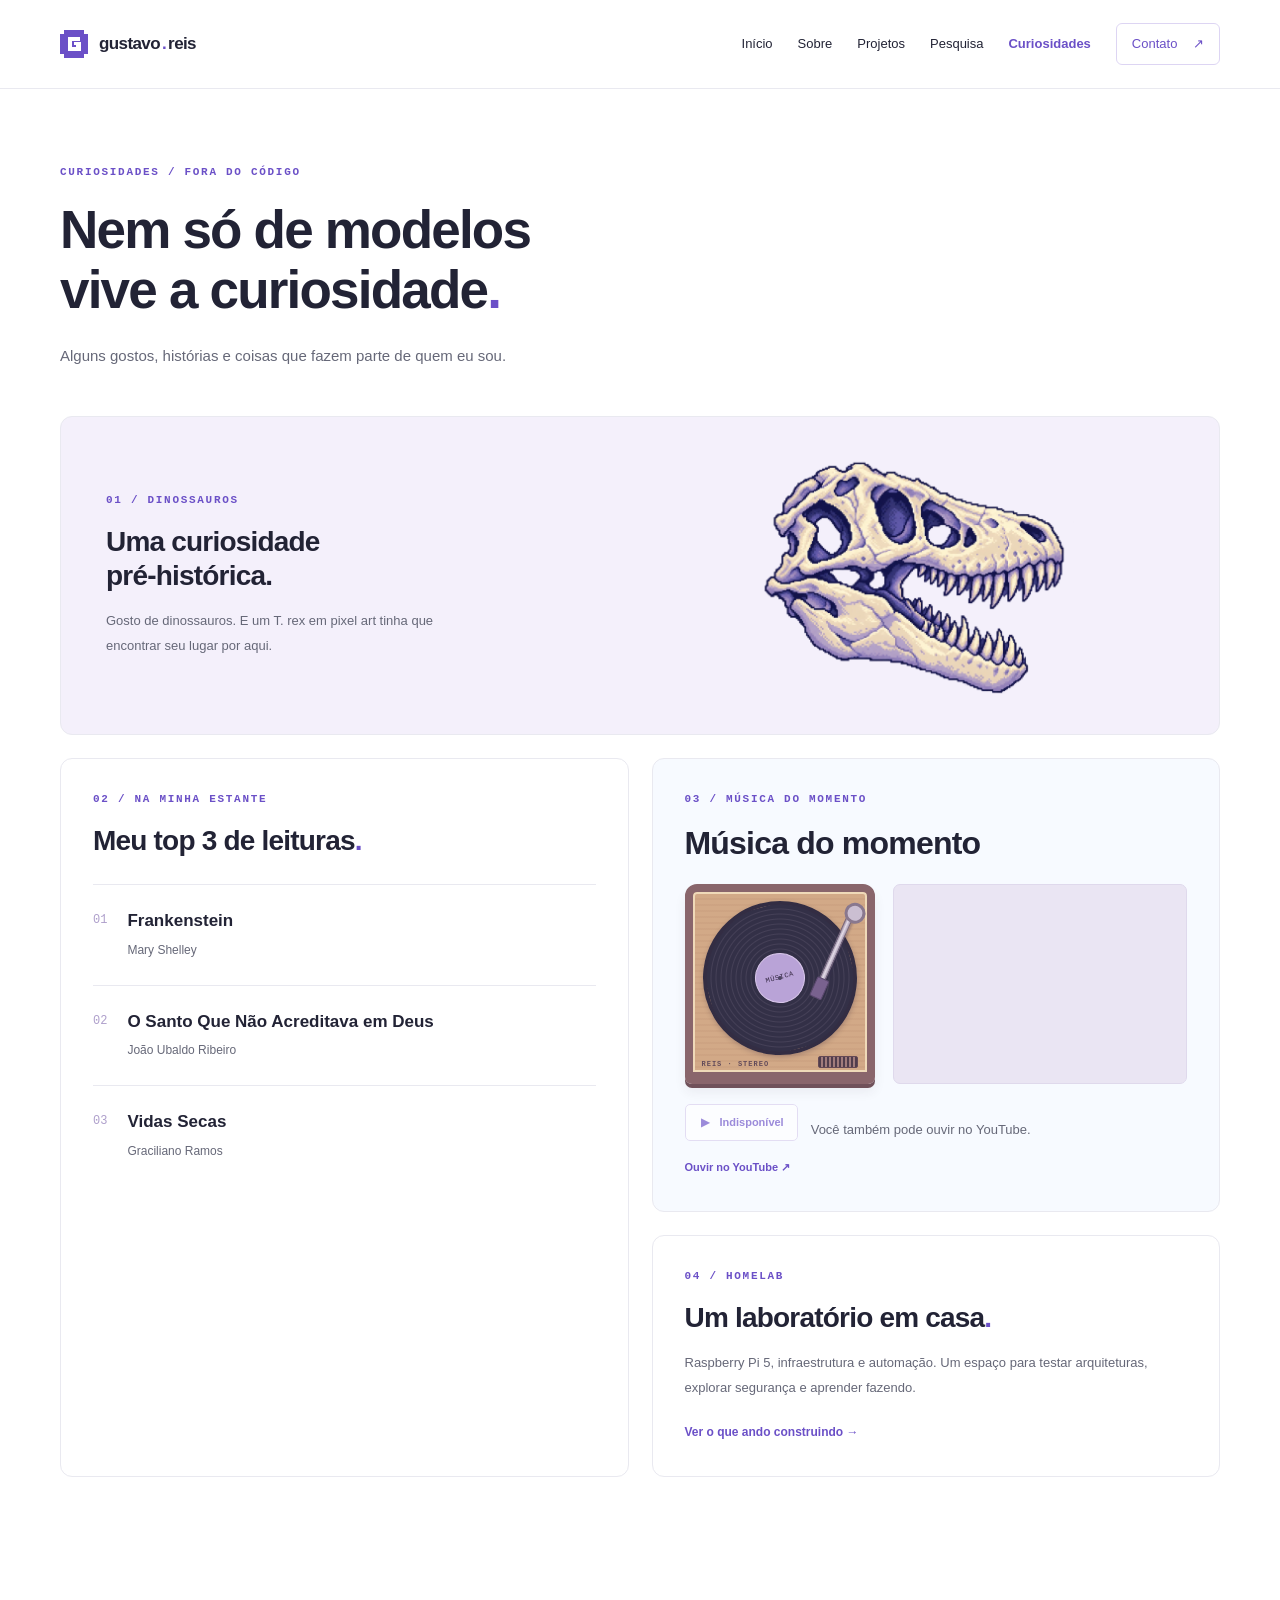
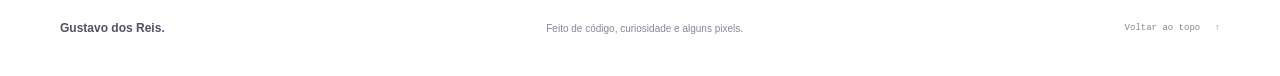
==== commit ff2954fd: "add content config file" ====
--- a/curiosidades.html
+++ b/curiosidades.html
@@ -22,8 +22,8 @@
     </div>
   </header><main id="conteudo"><section class="section container curiosities-page" aria-labelledby="curiosities-title"><div class="page-heading"><p class="eyebrow">CURIOSIDADES / FORA DO CÓDIGO</p><h1 id="curiosities-title">Nem só de modelos<br>vive a curiosidade<span class="accent">.</span></h1><p>Alguns gostos, histórias e coisas que fazem parte de quem eu sou.</p></div><div class="personal-grid"><article class="dino-card"><div><p class="eyebrow">01 / DINOSSAUROS</p><h2>Uma curiosidade<br>pré-histórica.</h2><p>Gosto de dinossauros. E um T. rex em pixel art tinha que encontrar seu lugar por aqui.</p></div><img src="./assets/trex-skull.webp" alt="Caveira de um T. rex de perfil em pixel art, com ossos claros e contornos roxos." width="1536" height="1024" loading="lazy"></article><article class="reading-card"><p class="eyebrow">02 / NA MINHA ESTANTE</p><h2>Meu top 3 de leituras<span class="accent">.</span></h2><ol class="book-list"><li><span class="book-rank">01</span><div><h3>Frankenstein</h3><p>Mary Shelley</p></div></li><li><span class="book-rank">02</span><div><h3>O Santo Que Não Acreditava em Deus</h3><p>João Ubaldo Ribeiro</p></div></li><li><span class="book-rank">03</span><div><h3>Vidas Secas</h3><p>Graciliano Ramos</p></div></li></ol></article><article class="music-card" id="music-card">
 <div class="music-heading"><p class="eyebrow">03 / MÚSICA DO MOMENTO</p><h2>Atlas</h2><p class="music-artist">Coldplay</p></div>
-<div class="music-playback"><div class="record-art" aria-hidden="true"><div class="record-disc"><span>ATLAS</span></div><span class="record-arm"></span></div><div class="youtube-shell"><iframe id="atlas-player" width="320" height="200" src="https://www.youtube-nocookie.com/embed/Lh3TokLzzmw?enablejsapi=1&amp;autoplay=1&amp;playsinline=1&amp;rel=0" title="Atlas — Coldplay, player do YouTube" allow="autoplay; encrypted-media; picture-in-picture; fullscreen" referrerpolicy="strict-origin-when-cross-origin" allowfullscreen></iframe></div></div>
+<div class="music-playback"><div class="record-art" aria-hidden="true"><div class="record-disc"><span>ATLAS</span></div><span class="record-arm"></span></div><div class="youtube-shell"><iframe id="atlas-player" width="320" height="200" src="about:blank" title="Atlas — Coldplay, player do YouTube" allow="autoplay; encrypted-media; picture-in-picture; fullscreen" referrerpolicy="strict-origin-when-cross-origin" allowfullscreen></iframe></div></div>
 <div class="music-controls"><button id="music-toggle" class="music-toggle" type="button" aria-pressed="false" aria-label="Tocar Atlas, de Coldplay" disabled><span id="music-toggle-icon" aria-hidden="true">▶</span><span id="music-toggle-label">Carregando</span></button><p id="music-status" class="music-status" role="status">Preparando a faixa…</p></div>
 <a class="inline-link music-external" href="https://www.youtube.com/watch?v=Lh3TokLzzmw" target="_blank" rel="noopener noreferrer">Ouvir no YouTube ↗<span class="sr-only"> (abre em nova aba)</span></a>
-<noscript><p>Use o play do vídeo para ouvir Atlas.</p></noscript>
+<noscript><p>Ative o JavaScript para carregar a música configurada.</p></noscript>
 </article><article class="homelab-card"><p class="eyebrow">04 / HOMELAB</p><h2>Um laboratório em casa<span class="accent">.</span></h2><p>Raspberry Pi 5, infraestrutura e automação. Um espaço para testar arquiteturas, explorar segurança e aprender fazendo.</p><a class="inline-link" href="./projetos.html">Ver o que ando construindo →</a></article></div></section></main><footer class="container footer"><a class="footer-name" href="./index.html">Gustavo dos Reis<span class="accent">.</span></a><p>Feito de código, curiosidade e alguns pixels.</p><a href="#top">Voltar ao topo <span aria-hidden="true">↑</span></a></footer></body></html>
--- a/styles.css
+++ b/styles.css
@@ -23,8 +23,13 @@
 @media(max-width:420px){.personal-grid .dino-card{grid-template-columns:1fr}.dino-card img{max-width:240px}.personal-grid .dino-card>div>p:last-child{margin-top:12px}.repo-language{font-size:8px;max-width:85px}.project-body .project-title{font-size:20px}.paper-card h2{font-size:18px}.paper-top{gap:8px}.paper-venue{font-size:10px}.paper-role{font-size:8px}.music-card{gap:19px}.record-art{width:83px;height:83px}.record-disc{width:64px;height:64px}.page-contato .contact-inner{width:calc(100% - 36px)}.contact-inner h1{font-size:36px}}
 
 /* Compact YouTube player and playback-synchronized vinyl. */
-.personal-grid .music-card{display:block;min-width:0}.music-heading{margin-bottom:22px}.music-playback{display:flex;gap:18px;align-items:center}.music-card .record-art{position:relative;width:100px;height:100px;border-width:6px;overflow:hidden}.music-card .record-disc{width:78px;height:78px;animation:vinyl-spin 3.2s linear infinite;animation-play-state:paused;flex-shrink:0}.music-card.is-playing .record-disc{animation-play-state:running}.record-arm{position:absolute;right:5px;top:7px;width:4px;height:42px;background:#a99bc5;transform-origin:top center;transform:rotate(-25deg);border:1px solid #837299;box-shadow:1px 1px 0 #ffffff80}.record-arm::after{content:"";position:absolute;bottom:-3px;left:-2px;width:7px;height:10px;background:#6b5c84}.record-disc>span::after{content:"";width:4px;height:4px;border-radius:50%;background:#4f4565;position:absolute;top:50%;left:50%;transform:translate(-50%,-50%)}.record-disc>span{position:relative}.youtube-shell{flex:1;min-width:200px;border:1px solid #dfd9ec;background:#eae5f3;border-radius:7px;overflow:hidden}.youtube-shell iframe{display:block;width:100%;height:200px;min-width:200px;border:0}.music-controls{display:flex;align-items:center;gap:13px;margin-top:17px}.music-toggle{display:inline-flex;align-items:center;gap:9px;justify-content:center;min-height:37px;min-width:94px;padding:6px 13px;border:1px solid #d9cfee;border-radius:5px;color:var(--purple);background:#fff;font-size:11px;font-weight:600;flex-shrink:0}.music-toggle:hover:not(:disabled){background:#f0eafa}.music-toggle:disabled{cursor:default;opacity:.65}.music-toggle>span:first-child{width:12px;font-size:11px}.personal-grid .music-status{margin:0;font-size:11px;line-height:1.6}.music-card .music-external{margin-top:15px;font-size:11px}@keyframes vinyl-spin{from{transform:rotate(-15deg)}to{transform:rotate(345deg)}}
-@media(min-width:761px) and (max-width:1000px){.music-playback{flex-direction:column;align-items:flex-start;gap:16px}.youtube-shell{width:100%}.music-card .record-art{width:90px;height:90px}.music-card .record-disc{width:70px;height:70px}}
-@media(max-width:450px){.music-playback{gap:12px}.music-card .record-art{width:60px;height:60px;border-width:4px}.music-card .record-disc{width:48px;height:48px}.record-disc>span{width:28px;height:28px;font-size:6px}.record-arm{height:26px;width:3px;right:3px;top:4px}.record-arm::after{width:5px;height:7px;left:-1px}.music-controls{gap:10px}.personal-grid .music-status{font-size:10px}}
-@media(max-width:359px){.music-playback{flex-direction:column;align-items:flex-start}.youtube-shell{width:100%}}
+.personal-grid .music-card{display:block;min-width:0}.music-heading{margin-bottom:22px}.music-playback{display:grid;grid-template-columns:190px minmax(200px,1fr);gap:18px;align-items:stretch}/* The wooden cabinet and YouTube frame share the same 200px outer height. */
+.music-card .record-art{position:relative;width:190px;height:200px;border:8px solid #89656b;border-bottom-width:12px;border-radius:12px 12px 7px 7px;overflow:hidden;background:repeating-linear-gradient(0deg,#d2a987 0px,#d2a987 4px,#c99e7e 5px,#d2a987 6px);box-shadow:inset 0 0 0 2px #efd9b8,0 4px 0 #70515a,0 8px 12px #33243a12}
+.music-card .record-art::before{content:"REIS · STEREO";position:absolute;left:9px;bottom:4px;color:#634b5a;font-family:var(--mono);font-size:7px;font-weight:600;letter-spacing:1px;line-height:1}
+.music-card .record-art::after{content:"";position:absolute;right:9px;bottom:4px;width:38px;height:10px;border:1px solid #654955;border-radius:2px;background:repeating-linear-gradient(90deg,#503d4c 0px,#503d4c 2px,#a17c7c 2px,#a17c7c 4px)}.music-card .record-disc{position:absolute;left:10px;top:9px;width:154px;height:154px;border:4px solid #332d43;box-shadow:0 2px 5px #30213740;animation:vinyl-spin 3.2s linear infinite;animation-play-state:paused;flex-shrink:0}.music-card .record-disc>span{width:50px;height:50px;font-size:9px;background:#b9a3d7;color:#352843;border:1px solid #d9c7eb}.music-card.is-playing .record-disc{animation-play-state:running}.record-arm{position:absolute;z-index:1;right:9px;top:15px;width:7px;height:95px;border:1px solid #75667e;border-radius:5px;background:linear-gradient(90deg,#9e91a8,#e5dce8 45%,#a89bb2);transform-origin:top center;transform:rotate(24deg);box-shadow:2px 2px 2px #392a4e40}.record-arm::before{content:"";position:absolute;top:-6px;left:-5px;width:15px;height:15px;border:3px solid #89788e;border-radius:50%;background:#cbbfd2}.record-arm::after{content:"";position:absolute;bottom:-5px;left:-3px;width:11px;height:19px;border:1px solid #5c4a70;border-radius:2px;background:#79628f}.record-disc>span::after{content:"";width:4px;height:4px;border-radius:50%;background:#4f4565;position:absolute;top:50%;left:50%;transform:translate(-50%,-50%)}.record-disc>span{position:relative}.youtube-shell{min-width:200px;height:200px;border:1px solid #dfd9ec;background:#eae5f3;border-radius:7px;overflow:hidden}.youtube-shell iframe{display:block;width:100%;height:100%;min-width:200px;border:0}.music-controls{display:flex;align-items:center;gap:13px;margin-top:17px}.music-toggle{display:inline-flex;align-items:center;gap:9px;justify-content:center;min-height:37px;min-width:94px;padding:6px 13px;border:1px solid #d9cfee;border-radius:5px;color:var(--purple);background:#fff;font-size:11px;font-weight:600;flex-shrink:0}.music-toggle:hover:not(:disabled){background:#f0eafa}.music-toggle:disabled{cursor:default;opacity:.65}.music-toggle>span:first-child{width:12px;font-size:11px}.personal-grid .music-status{margin:0;font-size:11px;line-height:1.6}.music-card .music-external{margin-top:15px;font-size:11px}@keyframes vinyl-spin{from{transform:rotate(-15deg)}to{transform:rotate(345deg)}}
+/* Expand the card on compact desktops so both 200px-high boxes fit comfortably. */
+@media(min-width:761px) and (max-width:1050px){.personal-grid .reading-card{grid-column:1;grid-row:2}.personal-grid .homelab-card{grid-column:2;grid-row:2}.personal-grid .music-card{grid-column:1/-1;grid-row:3}.music-playback{grid-template-columns:190px minmax(200px,1fr)}}
+@media(max-width:760px){.music-playback{grid-template-columns:minmax(0,1fr);gap:20px}.music-card .record-art{width:100%;max-width:320px;height:200px;justify-self:center}.music-card .record-disc{left:calc(50% - 87px)}.record-arm{right:max(13px,calc(50% - 105px))}.youtube-shell{width:100%;height:200px}}
+@media(max-width:450px){.music-controls{gap:10px}.personal-grid .music-status{font-size:10px}}
+
 @media(prefers-reduced-motion:reduce){.music-card .record-disc{animation:none!important}}
